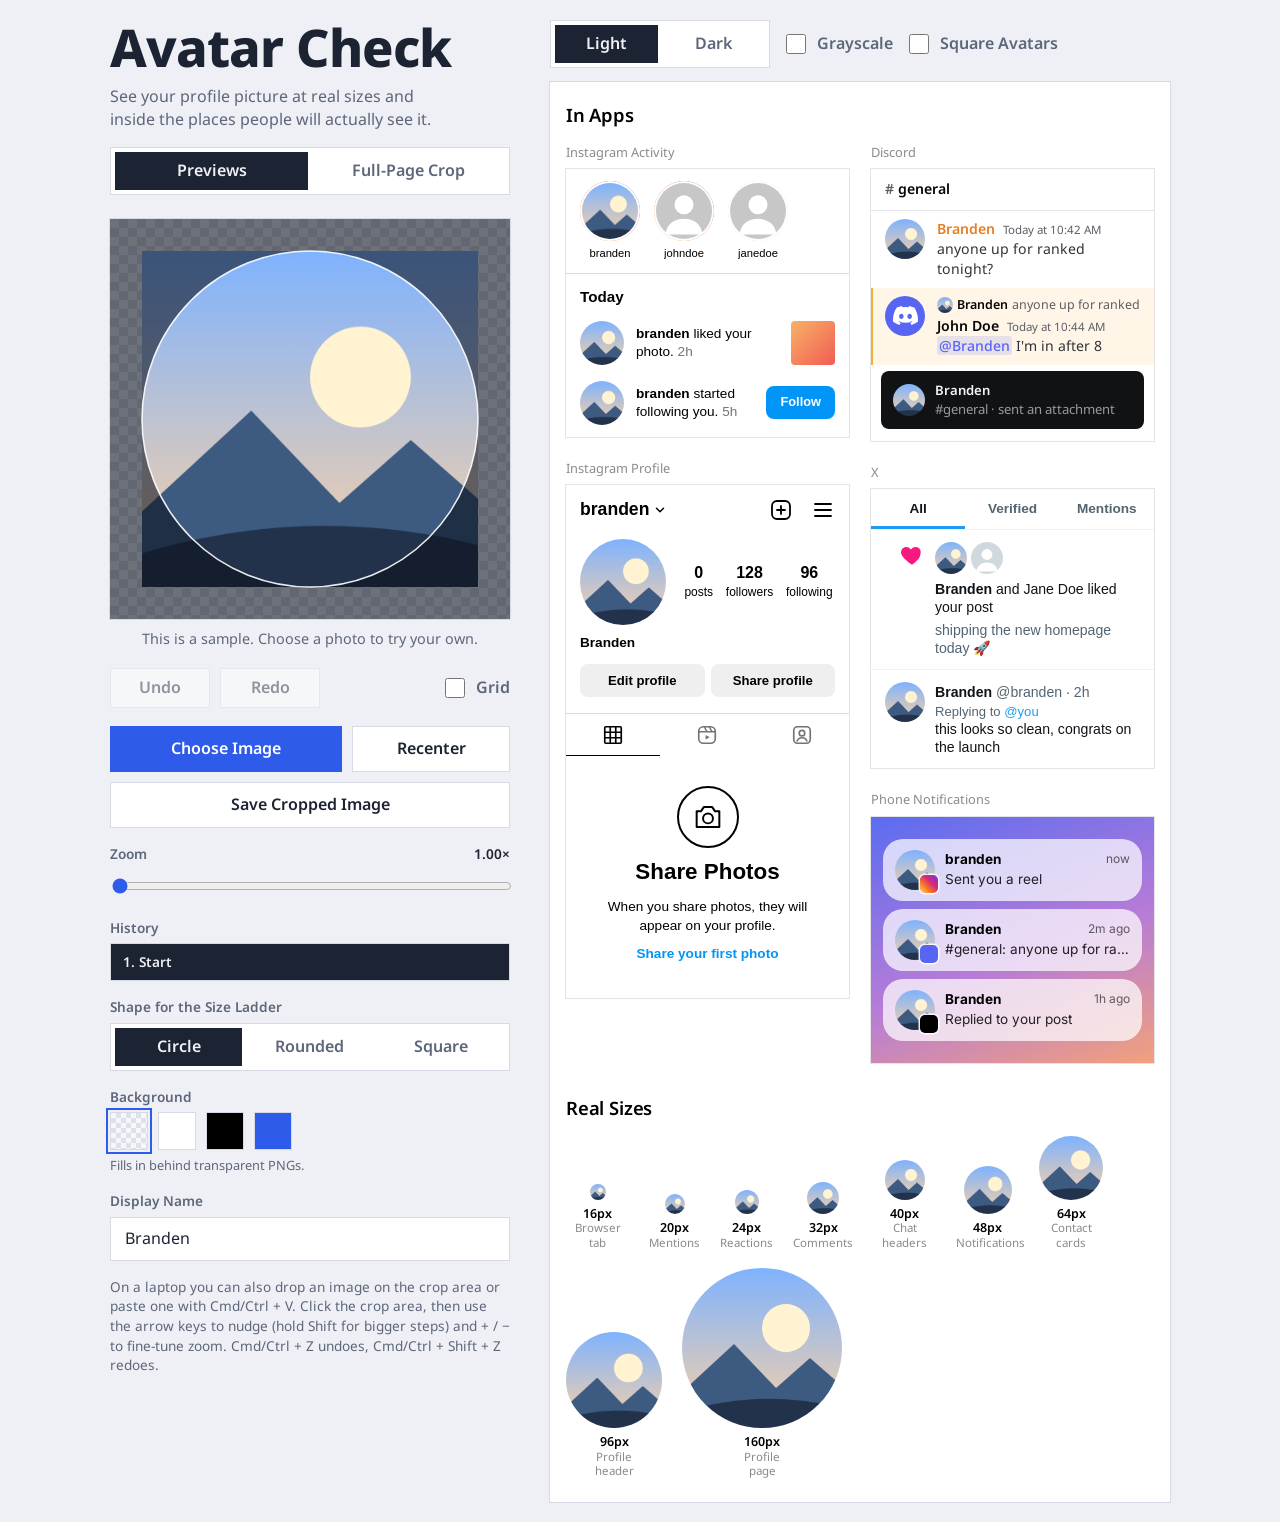
==== index.html @ e9896ae5 "Split files" ====
<!doctype html>
<html lang="en">
<head>
<meta charset="utf-8">
<meta name="viewport" content="width=device-width, initial-scale=1, viewport-fit=cover">
<title>Avatar Check</title>
<link rel="preconnect" href="https://fonts.googleapis.com">
<link rel="preconnect" href="https://fonts.gstatic.com" crossorigin>
<link href="https://fonts.googleapis.com/css2?family=Inter:wght@400;500;600;700&family=Noto+Sans:wght@400;500;600;700;800&display=swap" rel="stylesheet">
<link rel="stylesheet" href="styles.css">
</head>
<body>
<main class="layout">
  <header class="top">
    <h1>Avatar Check</h1>
    <p>See your profile picture at real sizes and inside the places people will actually see it.</p>
    <div class="seg view" id="view" role="group" aria-label="View">
      <button type="button" data-v="preview">Previews</button>
      <button type="button" data-v="crop">Full-Page Crop</button>
    </div>
  </header>

  <section class="editor-col" aria-label="Crop your image">
    <div class="editor-wrap" id="drop">
      <canvas id="editor" tabindex="0" aria-label="Crop area. Drag to reposition, pinch or scroll to zoom."></canvas>
    </div>
    <p class="hint" id="hint">This is a sample. Choose a photo to try your own.</p>
    <p class="err" id="err" hidden></p>

    <div class="controls">
      <div class="edit-bar">
        <button class="btn" id="undo" type="button" disabled>Undo</button>
        <button class="btn" id="redo" type="button" disabled>Redo</button>
        <label class="check"><input type="checkbox" id="grid"> Grid</label>
      </div>

      <div class="btns">
        <label class="btn primary">Choose Image<input type="file" id="file" accept="image/*" hidden></label>
        <button class="btn" id="reset" type="button">Recenter</button>
      </div>
      <button class="btn" id="save" type="button">Save Cropped Image</button>

      <label class="field"><span>Zoom <output id="zoomVal">1.00×</output></span>
        <input type="range" id="zoom" min="1" max="6" step="0.01" value="1">
      </label>

      <div class="field"><span>History</span>
        <ol class="hist" id="hist" aria-label="Crop history"></ol>
      </div>

      <div class="field"><span>Shape for the Size Ladder</span>
        <div class="seg" id="shape" role="group" aria-label="Shape">
          <button type="button" data-v="circle">Circle</button>
          <button type="button" data-v="rounded">Rounded</button>
          <button type="button" data-v="square">Square</button>
        </div>
      </div>

      <div class="field"><span>Background</span>
        <div class="swatches" id="fill" role="group" aria-label="Background fill">
          <button type="button" class="sw sw-none" data-v="none" aria-label="Transparent"></button>
          <button type="button" class="sw" data-v="#FFFFFF" style="background:#FFFFFF" aria-label="White"></button>
          <button type="button" class="sw" data-v="#000000" style="background:#000000" aria-label="Black"></button>
          <label class="sw sw-custom" id="customWrap" aria-label="Custom Colour"><input type="color" id="custom" value="#2F5BEA"></label>
        </div>
        <small>Fills in behind transparent PNGs.</small>
      </div>

      <label class="field"><span>Display Name</span>
        <input type="text" id="name" maxlength="40" autocomplete="name">
      </label>

      <p class="tip">On a laptop you can also drop an image on the crop area or paste one with Cmd/Ctrl + V.
        Click the crop area, then use the arrow keys to nudge (hold Shift for bigger steps) and + / − to fine-tune zoom.
        Cmd/Ctrl + Z undoes, Cmd/Ctrl + Shift + Z redoes.</p>
    </div>
  </section>

  <section class="preview-col" aria-label="Previews">
    <div class="toolbar">
      <div class="seg" id="mode" role="group" aria-label="Preview appearance">
        <button type="button" data-v="light">Light</button>
        <button type="button" data-v="dark">Dark</button>
      </div>
      <label class="check"><input type="checkbox" id="gray"> Grayscale</label>
      <label class="check"><input type="checkbox" id="square"> Square Avatars</label>
    </div>

    <div class="stage" id="stage" data-mode="light">
      <h2>In Apps</h2>
      <div class="mocks">
       <div class="mock-col">
        <div>
          <p class="mock-label">Instagram Activity</p>
          <div class="panel ig">
            <div class="ig-tray">
              <div class="ig-story"><div class="ring"><img data-av class="av r-circle" style="--s:56px" alt=""></div><span data-handle></span></div>
              <div class="ig-story"><div class="ring"><span class="def def-person def-ig" style="--s:56px" role="img" aria-label="John Doe"></span></div><span>johndoe</span></div>
              <div class="ig-story"><div class="ring seen"><span class="def def-person def-ig" style="--s:56px" role="img" aria-label="Jane Doe"></span></div><span>janedoe</span></div>
            </div>
            <p class="ig-h">Today</p>
            <div class="ig-row">
              <img data-av class="av r-circle" style="--s:44px" alt="">
              <p><b data-handle></b> liked your photo. <span class="t">2h</span></p>
              <span class="ig-thumb"></span>
            </div>
            <div class="ig-row">
              <img data-av class="av r-circle" style="--s:44px" alt="">
              <p><b data-handle></b> started following you. <span class="t">5h</span></p>
              <span class="ig-btn">Follow</span>
            </div>
          </div>
        </div>

        <div>
          <p class="mock-label">Instagram Profile</p>
          <div class="panel ig">
            <div class="igp-bar">
              <b><span data-handle></span> <svg class="ic" style="--s:14px" viewBox="0 0 24 24" aria-hidden="true"><path d="M6 9l6 6 6-6" fill="none" stroke="currentColor" stroke-width="2.5" stroke-linecap="round" stroke-linejoin="round"/></svg></b>
              <svg class="ic" style="--s:24px" viewBox="0 0 24 24" aria-hidden="true"><rect x="3" y="3" width="18" height="18" rx="5" fill="none" stroke="currentColor" stroke-width="1.8"/><path d="M12 8v8M8 12h8" stroke="currentColor" stroke-width="1.8" stroke-linecap="round"/></svg>
              <svg class="ic" style="--s:24px" viewBox="0 0 24 24" aria-hidden="true"><path d="M4 6h16M4 12h16M4 18h16" stroke="currentColor" stroke-width="1.8" stroke-linecap="round"/></svg>
            </div>
            <div class="igp-head">
              <img data-av class="av r-circle" style="--s:86px" alt="">
              <div class="igp-stats">
                <div><b>0</b><span>posts</span></div>
                <div><b>128</b><span>followers</span></div>
                <div><b>96</b><span>following</span></div>
              </div>
            </div>
            <div class="igp-bio"><b data-name></b></div>
            <div class="igp-btns"><span>Edit profile</span><span>Share profile</span></div>
            <div class="igp-tabs">
              <span class="on"><svg class="ic" style="--s:22px" viewBox="0 0 24 24" aria-hidden="true"><rect x="3" y="3" width="18" height="18" rx="1" fill="none" stroke="currentColor" stroke-width="1.8"/><path d="M9 3v18M15 3v18M3 9h18M3 15h18" stroke="currentColor" stroke-width="1.8"/></svg></span>
              <span><svg class="ic" style="--s:22px" viewBox="0 0 24 24" aria-hidden="true"><rect x="3" y="3" width="18" height="18" rx="5" fill="none" stroke="currentColor" stroke-width="1.8"/><path d="M3 8.5h18M9 3l3 5.5M14.5 3l3 5.5" fill="none" stroke="currentColor" stroke-width="1.6"/><path d="M10.5 12v5l4.5-2.5z" fill="currentColor"/></svg></span>
              <span><svg class="ic" style="--s:22px" viewBox="0 0 24 24" aria-hidden="true"><rect x="3" y="3" width="18" height="18" rx="4" fill="none" stroke="currentColor" stroke-width="1.8"/><circle cx="12" cy="10" r="3" fill="none" stroke="currentColor" stroke-width="1.8"/><path d="M6.5 19c1-3 3-4 5.5-4s4.5 1 5.5 4" fill="none" stroke="currentColor" stroke-width="1.8"/></svg></span>
            </div>
            <div class="igp-empty">
              <span class="igp-cam"><svg class="ic" style="--s:34px" viewBox="0 0 24 24" aria-hidden="true"><path d="M4 8h3l2-3h6l2 3h3v11H4z" fill="none" stroke="currentColor" stroke-width="1.4" stroke-linejoin="round"/><circle cx="12" cy="13" r="3.5" fill="none" stroke="currentColor" stroke-width="1.4"/></svg></span>
              <b>Share Photos</b>
              <p>When you share photos, they will appear on your profile.</p>
              <span class="igp-link">Share your first photo</span>
            </div>
          </div>
        </div>
       </div>

       <div class="mock-col">
        <div>
          <p class="mock-label">Discord</p>
          <div class="panel dc">
            <div class="dc-ch"><span>#</span>general</div>
            <div class="dc-msg">
              <img data-av class="av r-circle" style="--s:40px" alt="">
              <div class="dc-body">
                <div class="dc-top"><b class="c" data-name></b><span>Today at 10:42 AM</span></div>
                <div>anyone up for ranked tonight?</div>
              </div>
            </div>
            <div class="dc-msg hl">
              <span class="def def-dc" style="--s:40px" role="img" aria-label="John Doe"></span>
              <div class="dc-body">
                <div class="dc-reply"><img data-av class="av r-circle" style="--s:16px" alt=""><b data-name></b> anyone up for ranked tonight?</div>
                <div class="dc-top"><b>John Doe</b><span>Today at 10:44 AM</span></div>
                <div><span class="dc-at">@<span data-name></span></span> I'm in after 8</div>
              </div>
            </div>
            <div class="dc-toast">
              <img data-av class="av r-circle" style="--s:32px" alt="">
              <div><b data-name></b><span>#general · sent an attachment</span></div>
            </div>
          </div>
        </div>

        <div>
          <p class="mock-label">X</p>
          <div class="panel xn">
            <div class="x-tabs"><span>All</span><span>Verified</span><span>Mentions</span></div>
            <div class="x-row">
              <div class="x-gut"><svg class="ic" style="--s:26px" viewBox="0 0 24 24" aria-hidden="true"><path fill="#F91880" d="M12 21s-7.5-4.6-9.6-9.2C.9 8.4 2.9 4.5 6.6 4.5c2.1 0 3.6 1.1 4.4 2.5.8-1.4 2.3-2.5 4.4-2.5 3.7 0 5.7 3.9 4.2 7.3C19.5 16.4 12 21 12 21z"/></svg></div>
              <div class="x-body">
                <div class="x-avs"><img data-av class="av r-circle" style="--s:32px" alt=""><span class="def def-person def-x" style="--s:32px" role="img" aria-label="Jane Doe"></span></div>
                <p><b data-name></b> and Jane Doe liked your post</p>
                <p class="x-q">shipping the new homepage today 🚀</p>
              </div>
            </div>
            <div class="x-row">
              <img data-av class="av r-circle" style="--s:40px" alt="">
              <div class="x-body">
                <div class="x-top"><b data-name></b><span>@<span data-handle></span> · 2h</span></div>
                <p class="x-to">Replying to <i>@you</i></p>
                <p>this looks so clean, congrats on the launch</p>
              </div>
            </div>
          </div>
        </div>

        <div>
          <p class="mock-label">Phone Notifications</p>
          <div class="panel wall">
            <div class="notif">
              <span class="badged"><img data-av class="av r-circle" style="--s:40px" alt=""><span class="app ig-app"></span></span>
              <div class="n-body">
                <div class="n-top"><strong data-handle></strong><span>now</span></div>
                <div class="n-text">Sent you a reel</div>
              </div>
            </div>
            <div class="notif">
              <span class="badged"><img data-av class="av r-circle" style="--s:40px" alt=""><span class="app dc-app"></span></span>
              <div class="n-body">
                <div class="n-top"><strong data-name></strong><span>2m ago</span></div>
                <div class="n-text">#general: anyone up for ranked tonight?</div>
              </div>
            </div>
            <div class="notif">
              <span class="badged"><img data-av class="av r-circle" style="--s:40px" alt=""><span class="app x-app"></span></span>
              <div class="n-body">
                <div class="n-top"><strong data-name></strong><span>1h ago</span></div>
                <div class="n-text">Replied to your post</div>
              </div>
            </div>
          </div>
        </div>
       </div>
      </div>

      <h2>Real Sizes</h2>
      <div class="ladder" id="ladder" data-shape="circle"></div>
    </div>
  </section>
</main>

<dialog class="viewer" id="viewer" aria-label="Profile picture">
  <button class="viewer-close" id="viewerClose" type="button">Close</button>
  <img data-av alt="Your profile picture, enlarged">
  <div class="viewer-cap"><b data-name></b><span id="viewerSize"></span></div>
</dialog>

<script src="app.js"></script>
</body>
</html>
---- styles.css ----
:root{
  --bg:#EEF0F5;--surface:#FFFFFF;--ink:#1C2333;--muted:#5D667A;--line:#D5DAE4;
  --accent:#2F5BEA;--accent-ink:#FFFFFF;--check-a:#DDE1EA;--check-b:#F6F7FA;--err:#B42318;
  box-sizing:border-box;
  padding-top:env(safe-area-inset-top,0px);padding-bottom:env(safe-area-inset-bottom,0px);
  color-scheme:light;
}
@media (prefers-color-scheme:dark){
  :root:not([data-theme="light"]){
    --bg:#13161D;--surface:#1D212B;--ink:#E7EAF1;--muted:#99A1B3;--line:#2E3442;
    --accent:#7C9BFF;--accent-ink:#0F1730;--check-a:#262B36;--check-b:#1B1F28;--err:#FF8A7A;color-scheme:dark;
  }
}
:root[data-theme="dark"]{
  --bg:#13161D;--surface:#1D212B;--ink:#E7EAF1;--muted:#99A1B3;--line:#2E3442;
  --accent:#7C9BFF;--accent-ink:#0F1730;--check-a:#262B36;--check-b:#1B1F28;--err:#FF8A7A;color-scheme:dark;
}
html{scroll-padding-top:env(safe-area-inset-top,0px)}
*,*::before,*::after{box-sizing:inherit}
body{margin:0;background:var(--bg);color:var(--ink);
  font-family:"Noto Sans",ui-sans-serif,system-ui,-apple-system,"Segoe UI",Roboto,sans-serif;
  font-size:16px;line-height:1.45;-webkit-font-smoothing:antialiased}
button,input{font:inherit;color:inherit}
:focus-visible{outline:2px solid var(--accent);outline-offset:2px}

.top{width:100%;max-width:400px;margin:0 auto}
.top h1{margin:0;font-size:clamp(2rem,9vw,3.25rem);font-weight:800;letter-spacing:-.02em;line-height:1.05}
.top p{margin:10px 0 0;color:var(--muted);max-width:36ch}

.layout{max-width:1100px;margin:0 auto;padding:20px;display:grid;gap:28px}
@media (min-width:900px){
  /* Title sits above the editor so the previews can start at the top of the page */
  .layout{grid-template-columns:minmax(320px,400px) 1fr;grid-template-rows:auto 1fr;gap:24px 40px;align-items:start}
  .preview-col{grid-column:2;grid-row:1 / span 2;min-width:0}
  .editor-col{position:sticky;top:calc(env(safe-area-inset-top,0px) + 20px)}
}
.view{margin-top:16px}

/* Full-page crop: previews hide and the crop area takes the space they used */
.layout.focus{max-width:none}
.layout.focus .preview-col,.layout.focus .top p{display:none}
.layout.focus .editor-wrap{max-width:none;width:min(100%, calc(100dvh - 190px));min-width:280px}
@media (min-width:900px){
  .layout.focus{grid-template-columns:minmax(0,1fr) 360px;grid-template-rows:auto auto auto 1fr}
  .layout.focus .top{grid-column:1 / -1;max-width:none;display:flex;align-items:center;gap:24px}
  .layout.focus .top h1{font-size:2rem}
  .layout.focus .view{margin:0;flex:0 1 340px}
  .layout.focus .editor-col{display:contents}
  .layout.focus .editor-wrap{grid-column:1;grid-row:2}
  .layout.focus .hint{grid-column:1;grid-row:3}
  .layout.focus .err{grid-column:1;grid-row:4}
  .layout.focus .controls{grid-column:2;grid-row:2 / span 3;margin:0;max-width:none;
    position:sticky;top:calc(env(safe-area-inset-top,0px) + 20px)}
}

.editor-wrap{width:100%;max-width:400px;margin:0 auto;aspect-ratio:1;overflow:hidden;
  background:repeating-conic-gradient(var(--check-a) 0 25%,var(--check-b) 0 50%) 0 0/18px 18px;
  box-shadow:0 0 0 1px var(--line)}
.editor-wrap.dragging{box-shadow:0 0 0 3px var(--accent)}
#editor{width:100%;height:100%;display:block;touch-action:none;cursor:grab}
#editor:active{cursor:grabbing}
#editor:focus-visible{outline:3px solid var(--accent);outline-offset:-3px}
.hint{margin:10px 0 0;text-align:center;color:var(--muted);font-size:.9rem}
.err{margin:8px 0 0;text-align:center;color:var(--err);font-size:.9rem;font-weight:600}

.controls{max-width:400px;margin:16px auto 0;display:grid;gap:16px}
.btns{display:flex;gap:10px}
.btn{flex:1;display:inline-flex;align-items:center;justify-content:center;min-height:46px;padding:0 16px;
  border:1px solid var(--line);background:var(--surface);font-weight:600;cursor:pointer}
.btns+.btn{width:100%;margin-top:-6px}
.seg button:disabled{opacity:.45;cursor:not-allowed}
.btn.primary{background:var(--accent);color:var(--accent-ink);border-color:transparent;flex:1.6}
.btn:has(input:focus-visible){outline:2px solid var(--accent);outline-offset:2px}
.field{display:grid;gap:6px}
.field>span{font-size:.85rem;font-weight:600;color:var(--muted);display:flex;justify-content:space-between;gap:8px}
.field output{color:var(--ink);font-variant-numeric:tabular-nums}
.edit-bar{display:flex;gap:10px;align-items:center}
.edit-bar .btn{flex:0 1 100px;min-height:40px}
.edit-bar .check{margin-left:auto}
.btn:disabled{opacity:.45;cursor:not-allowed}
.hist{position:relative;list-style:none;margin:0;padding:0;max-height:168px;overflow:auto;
  border:1px solid var(--line);background:var(--surface)}
.hist li+li{border-top:1px solid var(--line)}
.hist button{width:100%;display:block;padding:8px 12px;border:0;background:none;text-align:left;cursor:pointer;font-size:.85rem}
.hist button[aria-current="step"]{background:var(--ink);color:var(--bg);font-weight:600}
.hist .future button{color:var(--muted);text-decoration:line-through;text-decoration-color:var(--line)}
.field small{color:var(--muted);font-size:.8rem}
input[type=range]{width:100%;accent-color:var(--accent);height:28px}
input[type=text]{width:100%;min-height:44px;padding:0 14px;border:1px solid var(--line);background:var(--surface)}
.seg{display:flex;padding:4px;gap:4px;background:var(--surface);border:1px solid var(--line)}
.seg button{flex:1;min-height:38px;border:0;background:transparent;font-weight:600;cursor:pointer;color:var(--muted)}
.seg button[aria-pressed="true"]{background:var(--ink);color:var(--bg)}
.swatches{display:flex;gap:10px;align-items:center}
.sw{width:38px;height:38px;border:1px solid var(--line);cursor:pointer;padding:0;position:relative;flex:none}
.sw[aria-pressed="true"]{box-shadow:0 0 0 2px var(--bg),0 0 0 4px var(--accent)}
.sw-none{background:repeating-conic-gradient(var(--check-a) 0 25%,var(--check-b) 0 50%) 0 0/10px 10px}
.sw-custom{overflow:hidden}
.sw-custom input{position:absolute;inset:-8px;width:calc(100% + 16px);height:calc(100% + 16px);border:0;padding:0;cursor:pointer;background:none}
.tip{margin:0;color:var(--muted);font-size:.85rem}

.toolbar{display:flex;gap:12px;align-items:center;flex-wrap:wrap;margin-bottom:14px}
.toolbar .seg{flex:0 1 220px}
.check{display:inline-flex;gap:8px;align-items:center;font-weight:600;color:var(--muted);cursor:pointer;min-height:44px}
.check input{width:20px;height:20px;accent-color:var(--accent)}

/* Preview stage: simulates the app surface, independent of page theme */
.stage{--p-bg:#FFFFFF;--p-ink:#000;--p-sub:#8A8A8F;--p-in:#E9E9EB;--p-out:#1F7AF2;--p-card:#F2F2F7;--p-line:#E4E4E8;
  background:var(--p-bg);color:var(--p-ink);padding:20px 16px 24px;
  box-shadow:0 0 0 1px var(--line)}
.stage[data-mode="dark"]{--p-bg:#000;--p-ink:#FFF;--p-sub:#8D8D93;--p-in:#26262A;--p-card:#1C1C1E;--p-line:#2C2C2E}
.stage h2{font-size:1.15rem;font-weight:600;
  letter-spacing:-.01em;margin:0 0 14px;color:var(--p-ink)}
.stage h2:not(:first-child){margin-top:32px}
.stage.gray img[data-av],.viewer.gray img{filter:grayscale(1)}
.stage img[data-av]{cursor:zoom-in}
.stage img[data-av]:focus-visible{outline:2px solid var(--accent);outline-offset:2px}

/* Full-screen avatar viewer */
.viewer{border:0;padding:0;margin:0;width:100vw;height:100dvh;max-width:none;max-height:none;
  background:rgba(8,10,16,.88);-webkit-backdrop-filter:blur(14px);backdrop-filter:blur(14px);color:#FFF}
.viewer::backdrop{background:transparent}
.viewer[open]{display:grid;place-items:center;align-content:center;gap:18px;cursor:zoom-out;
  padding:calc(env(safe-area-inset-top,0px) + 64px) 16px calc(env(safe-area-inset-bottom,0px) + 32px)}
.viewer img{width:min(80vw,62dvh,512px);height:auto;aspect-ratio:1;object-fit:cover;display:block;
  background:#1C1C1E;box-shadow:0 20px 60px rgba(0,0,0,.5);cursor:default}
.viewer-cap{text-align:center;cursor:default}
.viewer-cap b{display:block;font-size:1.25rem}
.viewer-cap span{color:rgba(255,255,255,.65);font-size:.9rem}
.viewer-close{position:absolute;top:calc(env(safe-area-inset-top,0px) + 16px);right:16px;min-height:44px;padding:0 18px;
  border:1px solid rgba(255,255,255,.3);background:rgba(255,255,255,.1);color:#FFF;font-weight:600;cursor:pointer}
@media (prefers-reduced-motion:no-preference){
  .viewer[open] img{animation:pop .22s cubic-bezier(.2,.8,.3,1)}
  @keyframes pop{from{transform:scale(.6);opacity:0}}
}

.av{width:var(--s);height:var(--s);object-fit:cover;flex:none;display:block;background:var(--p-card)}
.r-circle{border-radius:50%}
.r-rounded{border-radius:22%}
/* Each platform's default "no photo" avatar, for the other people in the previews */
.def{width:var(--s);height:var(--s);border-radius:50%;flex:none;display:block;background:center/cover no-repeat}
.def-person{background-image:url("data:image/svg+xml,%3Csvg xmlns='http://www.w3.org/2000/svg' viewBox='0 0 100 100'%3E%3Ccircle cx='50' cy='39' r='17' fill='white'/%3E%3Cpath d='M17 92c2-19 16-28 33-28s31 9 33 28z' fill='white'/%3E%3C/svg%3E")}
.def-ig{background-color:#C7C7C7}
.def-x{background-color:#CFD9DE}
.def-dc{background-color:#5865F2;background-size:62%;
  background-image:url("data:image/svg+xml,%3Csvg xmlns='http://www.w3.org/2000/svg' viewBox='0 0 100 76'%3E%3Cpath fill='white' fill-rule='evenodd' d='M84.7 6.4A82 82 0 0 0 64.3 0c-.9 1.6-1.9 3.7-2.6 5.4a76 76 0 0 0-23.4 0C37.6 3.7 36.5 1.6 35.6 0A82 82 0 0 0 15.2 6.4C2.3 25.7-1.2 44.5.5 63a83 83 0 0 0 25 12.7c2-2.8 3.8-5.7 5.4-8.8-3-1.1-5.8-2.5-8.5-4.1l2.1-1.7a58.6 58.6 0 0 0 51 0l2.1 1.7c-2.7 1.6-5.5 3-8.5 4.1 1.6 3.1 3.4 6 5.4 8.8a83 83 0 0 0 25-12.7c2-21.5-3.4-40.1-14.5-56.6zM33.4 51.6c-4.9 0-9-4.5-9-10.1s4-10.1 9-10.1 9.1 4.6 9 10.1c0 5.6-4 10.1-9 10.1zm33.2 0c-4.9 0-9-4.5-9-10.1s4-10.1 9-10.1 9.1 4.6 9 10.1c0 5.6-4 10.1-9 10.1z'/%3E%3C/svg%3E")}

.ladder{display:flex;flex-wrap:wrap;align-items:flex-end;gap:18px 20px}
.ladder figure{margin:0;display:grid;justify-items:center;gap:6px}
.ladder figcaption{text-align:center;font-size:.72rem;line-height:1.25;color:var(--p-sub);max-width:9ch}
.ladder figcaption b{display:block;color:var(--p-ink);font-weight:600;font-size:.78rem}
.ladder[data-shape="circle"] .av{border-radius:50%}
.ladder[data-shape="rounded"] .av{border-radius:22%}
.ladder[data-shape="square"] .av{border-radius:0}
.stage.square .av,.stage.square .def{border-radius:0 !important}

.mocks{display:grid;gap:22px}
@media (min-width:640px){.mocks{grid-template-columns:minmax(0,1fr) minmax(0,1fr);align-items:start}}
.mock-col{display:grid;grid-template-columns:minmax(0,1fr);gap:22px}
.mock-label{margin:0 0 8px;font-size:.8rem;color:var(--p-sub)}
.panel{box-shadow:0 0 0 1px var(--p-line);overflow:hidden}
.ic{width:var(--s);height:var(--s);flex:none;display:block}

/* Instagram */
.ig{--i-bg:#FFF;--i-ink:#000;--i-sub:#737373;--i-line:#DBDBDB;--i-blue:#0095F6;--i-btn:#EFEFEF;background:var(--i-bg);color:var(--i-ink);font-size:.85rem;
  font-family:-apple-system,BlinkMacSystemFont,"Segoe UI",Roboto,Helvetica,Arial,sans-serif}
.stage[data-mode="dark"] .ig{--i-bg:#000;--i-ink:#F5F5F5;--i-sub:#A8A8A8;--i-line:#262626;--i-btn:#363636}
.ig-tray{display:flex;gap:14px;padding:12px 14px;border-bottom:1px solid var(--i-line);overflow:hidden}
.ig-story{display:grid;justify-items:center;gap:4px;font-size:.7rem;color:var(--i-ink);max-width:64px}
.ig-story>span{max-width:100%;overflow:hidden;text-overflow:ellipsis;white-space:nowrap}
.ring{padding:2px;border-radius:50%;background:linear-gradient(45deg,#FEDA75,#FA7E1E 30%,#D62976 60%,#962FBF 85%,#4F5BD5)}
.ring>*{box-shadow:0 0 0 2px var(--i-bg)}
.ring.seen{background:var(--i-line)}
.stage.square .ring{border-radius:0}
.ig-h{margin:0;padding:12px 14px 4px;font-weight:700;font-size:.95rem}
.ig-row{display:flex;gap:12px;align-items:center;padding:8px 14px}
.ig-row:last-child{padding-bottom:12px}
.ig-row p{margin:0;flex:1;min-width:0;line-height:1.3}
.ig-row .t{color:var(--i-sub)}
.ig-thumb{width:44px;height:44px;border-radius:4px;flex:none;background:linear-gradient(135deg,#F7B267,#F25C54)}
.igp-bar{display:flex;align-items:center;gap:18px;padding:12px 14px 6px}
.igp-bar b{flex:1;display:flex;align-items:center;gap:4px;font-size:1.1rem;font-weight:700}
.igp-head{display:flex;align-items:center;gap:16px;padding:10px 14px 8px}
.igp-stats{flex:1;display:flex;justify-content:space-around;gap:8px;text-align:center}
.igp-stats b{display:block;font-size:1rem;font-weight:700}
.igp-stats span{display:block;font-size:.75rem}
.igp-bio{padding:0 14px;font-size:.85rem}
.igp-btns{display:flex;gap:6px;padding:12px 14px}
.igp-btns span{flex:1;text-align:center;padding:7px 0;border-radius:8px;background:var(--i-btn);font-weight:600;font-size:.82rem}
.igp-tabs{display:flex;border-top:1px solid var(--i-line);margin-top:4px}
.igp-tabs span{flex:1;display:flex;justify-content:center;padding:10px 0;color:var(--i-sub)}
.igp-tabs span.on{color:var(--i-ink);box-shadow:inset 0 -1px var(--i-ink)}
.igp-empty{display:grid;justify-items:center;text-align:center;gap:8px;padding:30px 24px 34px}
.igp-cam{width:62px;height:62px;border-radius:50%;border:2px solid var(--i-ink);display:grid;place-items:center}
.igp-empty b{font-size:1.4rem;font-weight:800}
.igp-empty p{margin:0;font-size:.85rem;color:var(--i-ink)}
.igp-link{color:var(--i-blue);font-weight:600;font-size:.85rem}
.ig-btn{border-radius:8px;background:var(--i-blue);color:#FFF;font-weight:600;font-size:.8rem;padding:7px 14px;flex:none}

/* Discord */
.dc{--d-bg:#FFF;--d-ink:#313338;--d-sub:#5C5E66;--d-head:#060607;--d-line:#E3E5E8;--d-hl:rgba(250,168,26,.1);
  background:var(--d-bg);color:var(--d-ink);font-size:.88rem;
  font-family:"gg sans","Noto Sans","Helvetica Neue",Helvetica,Arial,sans-serif}
.stage[data-mode="dark"] .dc{--d-bg:#313338;--d-ink:#DBDEE1;--d-sub:#949BA4;--d-head:#F2F3F5;--d-line:#3F4147;--d-hl:rgba(250,168,26,.08)}
.dc-ch{padding:10px 14px;font-weight:600;color:var(--d-head);border-bottom:1px solid var(--d-line)}
.dc-ch span{color:var(--d-sub);margin-right:4px}
.dc-msg{display:flex;gap:12px;padding:8px 14px}
.dc-msg.hl{background:var(--d-hl);box-shadow:inset 2px 0 #F0B232}
.dc-body{flex:1;min-width:0}
.dc-top{display:flex;gap:8px;align-items:baseline}
.dc-top b{color:var(--d-head);font-weight:600}
.dc-top b.c{color:#E67E22}
.dc-top span{color:var(--d-sub);font-size:.72rem}
.dc-reply{display:flex;gap:4px;align-items:center;font-size:.78rem;color:var(--d-sub);margin-bottom:2px;white-space:nowrap;overflow:hidden}
.dc-reply b{color:var(--d-head);font-weight:600;flex:none}
.dc-at{color:#5865F2;background:rgba(88,101,242,.15);border-radius:3px;padding:0 2px;font-weight:500}
.dc-toast{display:flex;gap:10px;align-items:center;margin:6px 10px 12px;padding:10px 12px;border-radius:8px;background:#111214;color:#DBDEE1;font-size:.82rem}
.dc-toast b{color:#F2F3F5;display:block;font-weight:600}
.dc-toast span{color:#949BA4}

/* X */
.xn{--x-bg:#FFF;--x-ink:#0F1419;--x-sub:#536471;--x-line:#EFF3F4;background:var(--x-bg);color:var(--x-ink);font-size:.88rem;
  font-family:TwitterChirp,Chirp,-apple-system,BlinkMacSystemFont,"Segoe UI",Roboto,Helvetica,Arial,sans-serif}
.stage[data-mode="dark"] .xn{--x-bg:#000;--x-ink:#E7E9EA;--x-sub:#71767B;--x-line:#2F3336}
.x-tabs{display:flex;border-bottom:1px solid var(--x-line);font-weight:600;font-size:.85rem}
.x-tabs span{flex:1;text-align:center;padding:10px 0;color:var(--x-sub)}
.x-tabs span:first-child{color:var(--x-ink);box-shadow:inset 0 -3px #1D9BF0}
.x-row{display:flex;gap:10px;padding:12px 14px;border-bottom:1px solid var(--x-line)}
.x-row:last-child{border-bottom:0}
.x-gut{width:40px;flex:none;display:flex;justify-content:flex-end}
.x-body{flex:1;min-width:0}
.x-avs{display:flex;gap:4px;margin-bottom:6px}
.x-body p{margin:0;line-height:1.3}
.x-body p.x-q{color:var(--x-sub);margin-top:4px}
.x-top{display:flex;gap:4px;white-space:nowrap;overflow:hidden}
.x-top span{color:var(--x-sub);overflow:hidden;text-overflow:ellipsis}
.x-body p.x-to{color:var(--x-sub);font-size:.82rem}
.x-to i{font-style:normal;color:#1D9BF0}

/* Phone push */
.wall{padding:22px 12px;background:linear-gradient(160deg,#5B6CF0,#B57BD8 55%,#F2A07B);
  font-family:-apple-system,"SF Pro Text",BlinkMacSystemFont,Inter,sans-serif}
.stage[data-mode="dark"] .wall{background:linear-gradient(160deg,#1C2350,#4A2D63 55%,#6B3A2E)}
.notif{display:flex;gap:10px;align-items:center;padding:11px 12px;border-radius:20px;
  background:rgba(255,255,255,.72);color:#000;-webkit-backdrop-filter:blur(20px);backdrop-filter:blur(20px)}
.notif+.notif{margin-top:8px}
.stage[data-mode="dark"] .notif{background:rgba(30,30,32,.72);color:#fff}
.badged{position:relative;flex:none}
.badged .app{position:absolute;right:-3px;bottom:-3px;width:18px;height:18px;border-radius:5px;box-shadow:0 0 0 1.5px rgba(255,255,255,.9)}
.app.ig-app{background:linear-gradient(45deg,#FEDA75,#FA7E1E 30%,#D62976 60%,#962FBF 85%,#4F5BD5)}
.app.dc-app{background:#5865F2}
.app.x-app{background:#000}
.n-body{flex:1;min-width:0}
.n-top{display:flex;justify-content:space-between;gap:8px;font-size:.85rem}
.n-top span{opacity:.6;font-size:.75rem}
.n-text{font-size:.85rem;opacity:.85;white-space:nowrap;overflow:hidden;text-overflow:ellipsis}
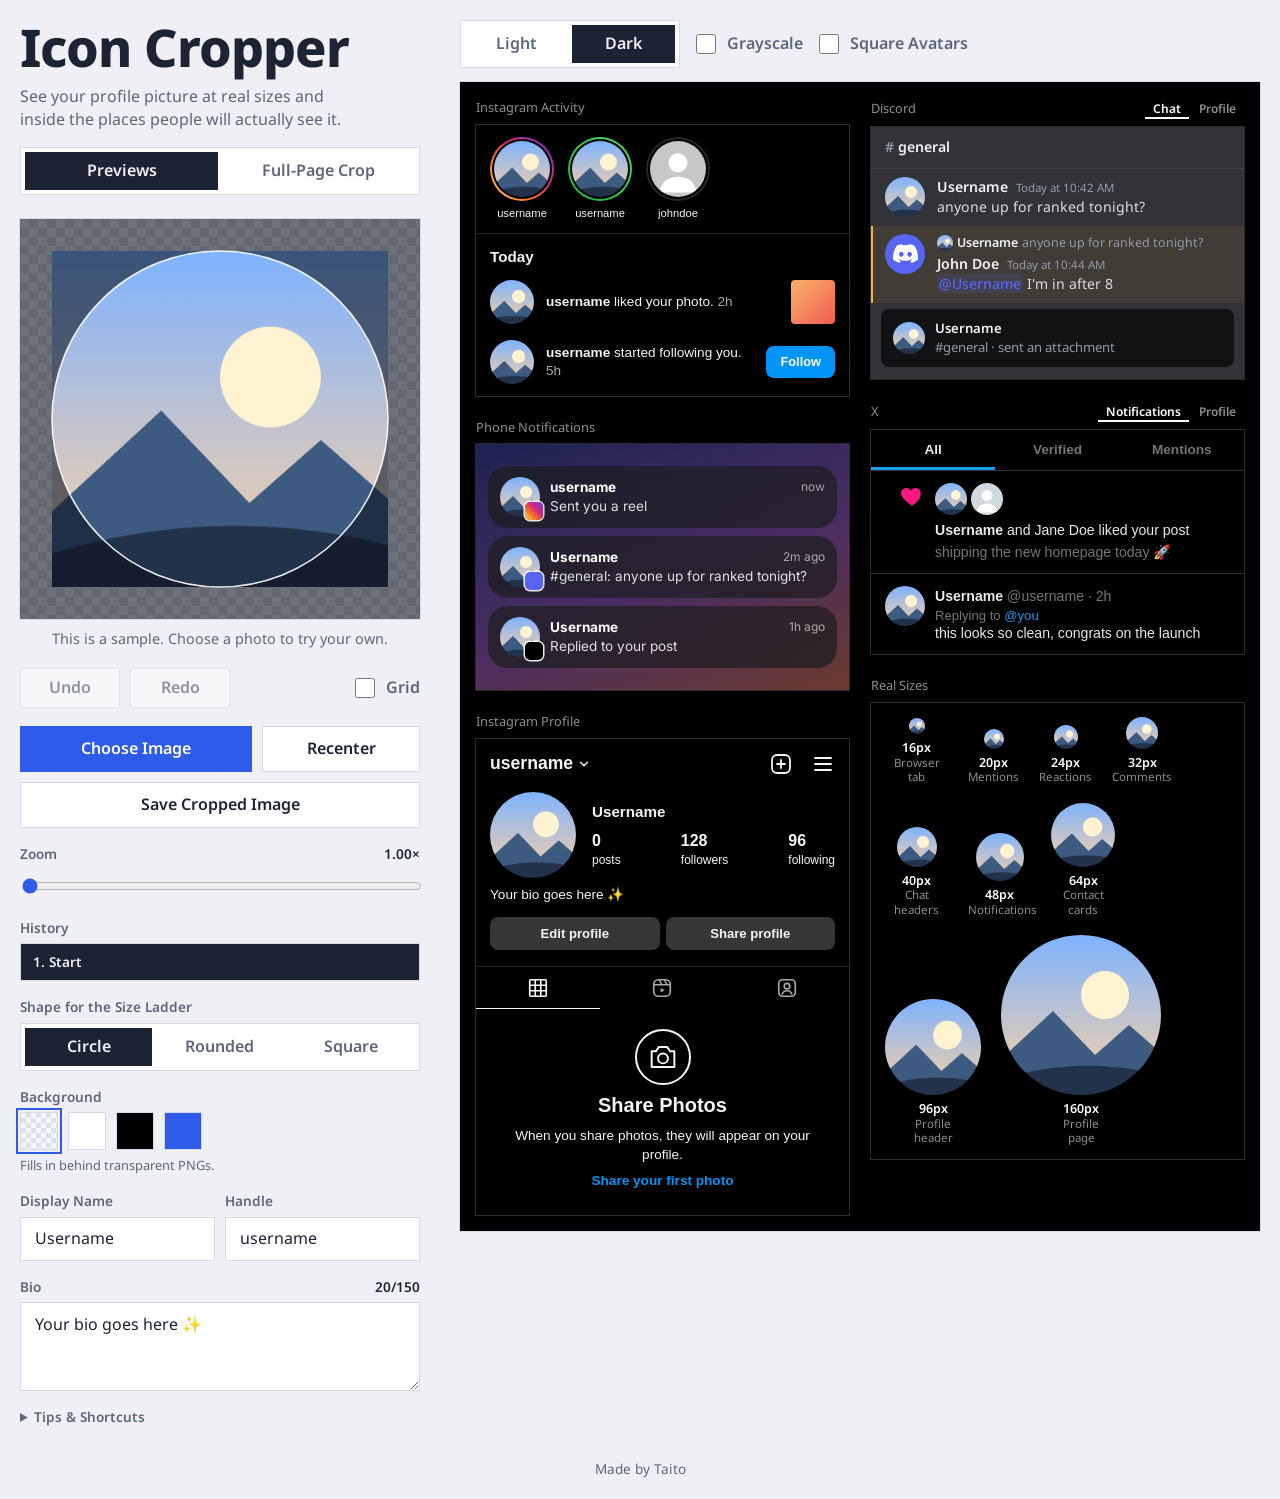
==== commit 329b76cf: "QoL changes that might make things prettier" ====
--- a/index.html
+++ b/index.html
@@ -3,7 +3,8 @@
 <head>
 <meta charset="utf-8">
 <meta name="viewport" content="width=device-width, initial-scale=1, viewport-fit=cover">
-<title>Avatar Check</title>
+<title>Icon Cropper</title>
+<link rel="icon" href="data:image/svg+xml,<svg xmlns='http://www.w3.org/2000/svg' viewBox='0 0 100 100'><text y='.9em' font-size='90'>💮</text></svg>">
 <link rel="preconnect" href="https://fonts.googleapis.com">
 <link rel="preconnect" href="https://fonts.gstatic.com" crossorigin>
 <link href="https://fonts.googleapis.com/css2?family=Inter:wght@400;500;600;700&family=Noto+Sans:wght@400;500;600;700;800&display=swap" rel="stylesheet">
@@ -12,7 +13,7 @@
 <body>
 <main class="layout">
   <header class="top">
-    <h1>Avatar Check</h1>
+    <h1>Icon Cropper</h1>
     <p>See your profile picture at real sizes and inside the places people will actually see it.</p>
     <div class="seg view" id="view" role="group" aria-label="View">
       <button type="button" data-v="preview">Previews</button>
@@ -28,51 +29,69 @@
     <p class="err" id="err" hidden></p>
 
     <div class="controls">
-      <div class="edit-bar">
-        <button class="btn" id="undo" type="button" disabled>Undo</button>
-        <button class="btn" id="redo" type="button" disabled>Redo</button>
-        <label class="check"><input type="checkbox" id="grid"> Grid</label>
+      <div class="controls-main">
+        <div class="edit-bar">
+          <button class="btn" id="undo" type="button" disabled>Undo</button>
+          <button class="btn" id="redo" type="button" disabled>Redo</button>
+          <label class="check"><input type="checkbox" id="grid"> Grid</label>
+        </div>
+
+        <div class="btns">
+          <label class="btn primary">Choose Image<input type="file" id="file" accept="image/*" hidden></label>
+          <button class="btn" id="reset" type="button">Recenter</button>
+        </div>
+        <button class="btn" id="save" type="button">Save Cropped Image</button>
       </div>
 
-      <div class="btns">
-        <label class="btn primary">Choose Image<input type="file" id="file" accept="image/*" hidden></label>
-        <button class="btn" id="reset" type="button">Recenter</button>
+      <div class="controls-side">
+        <label class="field"><span>Zoom <output id="zoomVal">1.00×</output></span>
+          <input type="range" id="zoom" min="1" max="6" step="0.01" value="1">
+        </label>
+
+        <div class="field"><span>History</span>
+          <ol class="hist" id="hist" aria-label="Crop history"></ol>
+        </div>
+
+        <div class="field"><span>Shape for the Size Ladder</span>
+          <div class="seg" id="shape" role="group" aria-label="Shape">
+            <button type="button" data-v="circle">Circle</button>
+            <button type="button" data-v="rounded">Rounded</button>
+            <button type="button" data-v="square">Square</button>
+          </div>
+        </div>
+
+        <div class="field"><span>Background</span>
+          <div class="swatches" id="fill" role="group" aria-label="Background fill">
+            <button type="button" class="sw sw-none" data-v="none" aria-label="Transparent"></button>
+            <button type="button" class="sw" data-v="#FFFFFF" style="background:#FFFFFF" aria-label="White"></button>
+            <button type="button" class="sw" data-v="#000000" style="background:#000000" aria-label="Black"></button>
+            <label class="sw sw-custom" id="customWrap" aria-label="Custom Colour"><input type="color" id="custom" value="#2F5BEA"></label>
+          </div>
+          <small>Fills in behind transparent PNGs.</small>
+        </div>
+
+        <div class="pair">
+          <label class="field"><span>Display Name</span>
+            <input type="text" id="name" maxlength="40" autocomplete="name">
+          </label>
+          <label class="field"><span>Handle</span>
+            <input type="text" id="handle" maxlength="30" autocomplete="username" spellcheck="false" autocapitalize="off">
+          </label>
+        </div>
+
+        <label class="field"><span>Bio <output id="bioCount"></output></span>
+          <textarea id="bio" rows="3" maxlength="150"></textarea>
+        </label>
+
+        <details class="tip">
+          <summary>Tips &amp; Shortcuts</summary>
+          <p>Drop an image on the crop area or paste one with Cmd/Ctrl + V.
+            Click the crop area to nudge with the arrow keys (Shift for bigger steps) and fine-tune zoom with + / −.
+            Cmd/Ctrl + Z to undo, add Shift to redo.</p>
+          <p>The handle shows on Instagram, on X as @handle and as your Discord username.
+            The bio is capped at 150 characters, Instagram's limit.</p>
+        </details>
       </div>
-      <button class="btn" id="save" type="button">Save Cropped Image</button>
-
-      <label class="field"><span>Zoom <output id="zoomVal">1.00×</output></span>
-        <input type="range" id="zoom" min="1" max="6" step="0.01" value="1">
-      </label>
-
-      <div class="field"><span>History</span>
-        <ol class="hist" id="hist" aria-label="Crop history"></ol>
-      </div>
-
-      <div class="field"><span>Shape for the Size Ladder</span>
-        <div class="seg" id="shape" role="group" aria-label="Shape">
-          <button type="button" data-v="circle">Circle</button>
-          <button type="button" data-v="rounded">Rounded</button>
-          <button type="button" data-v="square">Square</button>
-        </div>
-      </div>
-
-      <div class="field"><span>Background</span>
-        <div class="swatches" id="fill" role="group" aria-label="Background fill">
-          <button type="button" class="sw sw-none" data-v="none" aria-label="Transparent"></button>
-          <button type="button" class="sw" data-v="#FFFFFF" style="background:#FFFFFF" aria-label="White"></button>
-          <button type="button" class="sw" data-v="#000000" style="background:#000000" aria-label="Black"></button>
-          <label class="sw sw-custom" id="customWrap" aria-label="Custom Colour"><input type="color" id="custom" value="#2F5BEA"></label>
-        </div>
-        <small>Fills in behind transparent PNGs.</small>
-      </div>
-
-      <label class="field"><span>Display Name</span>
-        <input type="text" id="name" maxlength="40" autocomplete="name">
-      </label>
-
-      <p class="tip">On a laptop you can also drop an image on the crop area or paste one with Cmd/Ctrl + V.
-        Click the crop area, then use the arrow keys to nudge (hold Shift for bigger steps) and + / − to fine-tune zoom.
-        Cmd/Ctrl + Z undoes, Cmd/Ctrl + Shift + Z redoes.</p>
     </div>
   </section>
 
@@ -86,17 +105,15 @@
       <label class="check"><input type="checkbox" id="square"> Square Avatars</label>
     </div>
 
-    <div class="stage" id="stage" data-mode="light">
-      <h2>In Apps</h2>
+    <div class="stage" id="stage" data-mode="dark">
       <div class="mocks">
-       <div class="mock-col">
-        <div>
+        <div class="mock">
           <p class="mock-label">Instagram Activity</p>
           <div class="panel ig">
             <div class="ig-tray">
-              <div class="ig-story"><div class="ring"><img data-av class="av r-circle" style="--s:56px" alt=""></div><span data-handle></span></div>
-              <div class="ig-story"><div class="ring"><span class="def def-person def-ig" style="--s:56px" role="img" aria-label="John Doe"></span></div><span>johndoe</span></div>
-              <div class="ig-story"><div class="ring seen"><span class="def def-person def-ig" style="--s:56px" role="img" aria-label="Jane Doe"></span></div><span>janedoe</span></div>
+              <div class="ig-story" title="Story"><div class="ring"><img data-av class="av r-circle" style="--s:56px" alt=""></div><span data-handle></span></div>
+              <div class="ig-story" title="Close Friends story"><div class="ring cf"><img data-av class="av r-circle" style="--s:56px" alt=""></div><span data-handle></span></div>
+              <div class="ig-story" title="Viewed story"><div class="ring seen"><span class="def def-person def-ig" style="--s:56px" role="img" aria-label="John Doe"></span></div><span>johndoe</span></div>
             </div>
             <p class="ig-h">Today</p>
             <div class="ig-row">
@@ -112,7 +129,34 @@
           </div>
         </div>
 
-        <div>
+        <div class="mock">
+          <p class="mock-label">Phone Notifications</p>
+          <div class="panel wall">
+            <div class="notif">
+              <span class="badged"><img data-av class="av r-circle" style="--s:40px" alt=""><span class="app ig-app"></span></span>
+              <div class="n-body">
+                <div class="n-top"><strong data-handle></strong><span>now</span></div>
+                <div class="n-text">Sent you a reel</div>
+              </div>
+            </div>
+            <div class="notif">
+              <span class="badged"><img data-av class="av r-circle" style="--s:40px" alt=""><span class="app dc-app"></span></span>
+              <div class="n-body">
+                <div class="n-top"><strong data-name></strong><span>2m ago</span></div>
+                <div class="n-text">#general: anyone up for ranked tonight?</div>
+              </div>
+            </div>
+            <div class="notif">
+              <span class="badged"><img data-av class="av r-circle" style="--s:40px" alt=""><span class="app x-app"></span></span>
+              <div class="n-body">
+                <div class="n-top"><strong data-name></strong><span>1h ago</span></div>
+                <div class="n-text">Replied to your post</div>
+              </div>
+            </div>
+          </div>
+        </div>
+
+        <div class="mock">
           <p class="mock-label">Instagram Profile</p>
           <div class="panel ig">
             <div class="igp-bar">
@@ -122,13 +166,16 @@
             </div>
             <div class="igp-head">
               <img data-av class="av r-circle" style="--s:86px" alt="">
-              <div class="igp-stats">
-                <div><b>0</b><span>posts</span></div>
-                <div><b>128</b><span>followers</span></div>
-                <div><b>96</b><span>following</span></div>
-              </div>
-            </div>
-            <div class="igp-bio"><b data-name></b></div>
+              <div class="igp-side">
+                <b class="igp-name" data-name></b>
+                <div class="igp-stats">
+                  <div><b>0</b><span>posts</span></div>
+                  <div><b>128</b><span>followers</span></div>
+                  <div><b>96</b><span>following</span></div>
+                </div>
+              </div>
+            </div>
+            <p class="igp-bio" data-bio></p>
             <div class="igp-btns"><span>Edit profile</span><span>Share profile</span></div>
             <div class="igp-tabs">
               <span class="on"><svg class="ic" style="--s:22px" viewBox="0 0 24 24" aria-hidden="true"><rect x="3" y="3" width="18" height="18" rx="1" fill="none" stroke="currentColor" stroke-width="1.8"/><path d="M9 3v18M15 3v18M3 9h18M3 15h18" stroke="currentColor" stroke-width="1.8"/></svg></span>
@@ -143,17 +190,32 @@
             </div>
           </div>
         </div>
-       </div>
-
-       <div class="mock-col">
-        <div>
-          <p class="mock-label">Discord</p>
+
+        <div class="mock">
+          <div class="mock-head">
+            <p class="mock-label">Discord</p>
+            <div class="mtabs" role="tablist" aria-label="Discord preview">
+              <button type="button" role="tab" aria-selected="true" data-tab="chat">Chat</button>
+              <button type="button" role="tab" aria-selected="false" data-tab="profile">Profile</button>
+            </div>
+          </div>
           <div class="panel dc">
+           <div data-pane="profile" hidden>
+            <div class="dcp-banner"></div>
+            <div class="dcp-av"><img data-av class="av r-circle" style="--s:80px" alt=""><span class="dcp-status" aria-label="Online"></span></div>
+            <div class="dcp-card">
+              <b class="dcp-name" data-name></b>
+              <span class="dcp-user" data-handle></span>
+              <div data-bio-wrap><h4>About Me</h4><p class="dcp-bio" data-bio></p></div>
+              <h4>Member Since</h4><p>Oct 8, 2026</p>
+            </div>
+           </div>
+           <div data-pane="chat">
             <div class="dc-ch"><span>#</span>general</div>
             <div class="dc-msg">
               <img data-av class="av r-circle" style="--s:40px" alt="">
               <div class="dc-body">
-                <div class="dc-top"><b class="c" data-name></b><span>Today at 10:42 AM</span></div>
+                <div class="dc-top"><b data-name></b><span>Today at 10:42 AM</span></div>
                 <div>anyone up for ranked tonight?</div>
               </div>
             </div>
@@ -169,12 +231,31 @@
               <img data-av class="av r-circle" style="--s:32px" alt="">
               <div><b data-name></b><span>#general · sent an attachment</span></div>
             </div>
-          </div>
-        </div>
-
-        <div>
-          <p class="mock-label">X</p>
+           </div>
+          </div>
+        </div>
+
+        <div class="mock">
+          <div class="mock-head">
+            <p class="mock-label">X</p>
+            <div class="mtabs" role="tablist" aria-label="X preview">
+              <button type="button" role="tab" aria-selected="true" data-tab="notifs">Notifications</button>
+              <button type="button" role="tab" aria-selected="false" data-tab="profile">Profile</button>
+            </div>
+          </div>
           <div class="panel xn">
+           <div data-pane="profile" hidden>
+            <div class="xp-banner"></div>
+            <div class="xp-top"><img data-av class="av r-circle xp-av" style="--s:68px" alt=""><span class="xp-edit">Edit profile</span></div>
+            <div class="xp-body">
+              <b class="xp-name" data-name></b>
+              <span class="xp-handle">@<span data-handle></span></span>
+              <p class="xp-bio" data-bio></p>
+              <p class="xp-meta">Joined October 2026</p>
+              <p class="xp-follow"><b>96</b> Following <b>128</b> Followers</p>
+            </div>
+           </div>
+           <div data-pane="notifs">
             <div class="x-tabs"><span>All</span><span>Verified</span><span>Mentions</span></div>
             <div class="x-row">
               <div class="x-gut"><svg class="ic" style="--s:26px" viewBox="0 0 24 24" aria-hidden="true"><path fill="#F91880" d="M12 21s-7.5-4.6-9.6-9.2C.9 8.4 2.9 4.5 6.6 4.5c2.1 0 3.6 1.1 4.4 2.5.8-1.4 2.3-2.5 4.4-2.5 3.7 0 5.7 3.9 4.2 7.3C19.5 16.4 12 21 12 21z"/></svg></div>
@@ -192,43 +273,22 @@
                 <p>this looks so clean, congrats on the launch</p>
               </div>
             </div>
-          </div>
-        </div>
-
-        <div>
-          <p class="mock-label">Phone Notifications</p>
-          <div class="panel wall">
-            <div class="notif">
-              <span class="badged"><img data-av class="av r-circle" style="--s:40px" alt=""><span class="app ig-app"></span></span>
-              <div class="n-body">
-                <div class="n-top"><strong data-handle></strong><span>now</span></div>
-                <div class="n-text">Sent you a reel</div>
-              </div>
-            </div>
-            <div class="notif">
-              <span class="badged"><img data-av class="av r-circle" style="--s:40px" alt=""><span class="app dc-app"></span></span>
-              <div class="n-body">
-                <div class="n-top"><strong data-name></strong><span>2m ago</span></div>
-                <div class="n-text">#general: anyone up for ranked tonight?</div>
-              </div>
-            </div>
-            <div class="notif">
-              <span class="badged"><img data-av class="av r-circle" style="--s:40px" alt=""><span class="app x-app"></span></span>
-              <div class="n-body">
-                <div class="n-top"><strong data-name></strong><span>1h ago</span></div>
-                <div class="n-text">Replied to your post</div>
-              </div>
-            </div>
-          </div>
-        </div>
-       </div>
+           </div>
+          </div>
+        </div>
+
+        <div class="mock">
+          <p class="mock-label">Real Sizes</p>
+          <div class="panel sizes">
+            <div class="ladder" id="ladder" data-shape="circle"></div>
+          </div>
+        </div>
       </div>
-
-      <h2>Real Sizes</h2>
-      <div class="ladder" id="ladder" data-shape="circle"></div>
     </div>
   </section>
 </main>
+
+<footer class="foot">Made by Taito</footer>
 
 <dialog class="viewer" id="viewer" aria-label="Profile picture">
   <button class="viewer-close" id="viewerClose" type="button">Close</button>
--- a/styles.css
+++ b/styles.css
@@ -19,15 +19,18 @@
 *,*::before,*::after{box-sizing:inherit}
 body{margin:0;background:var(--bg);color:var(--ink);
   font-family:"Noto Sans",ui-sans-serif,system-ui,-apple-system,"Segoe UI",Roboto,sans-serif;
-  font-size:16px;line-height:1.45;-webkit-font-smoothing:antialiased}
-button,input{font:inherit;color:inherit}
+  font-size:16px;line-height:1.45;-webkit-font-smoothing:antialiased;
+  min-height:100dvh;display:flex;flex-direction:column}
+body>main{flex:1;width:100%}
+.foot{padding:4px 20px 20px;text-align:center;color:var(--muted);font-size:.85rem}
+button,input,textarea{font:inherit;color:inherit}
 :focus-visible{outline:2px solid var(--accent);outline-offset:2px}
 
 .top{width:100%;max-width:400px;margin:0 auto}
 .top h1{margin:0;font-size:clamp(2rem,9vw,3.25rem);font-weight:800;letter-spacing:-.02em;line-height:1.05}
 .top p{margin:10px 0 0;color:var(--muted);max-width:36ch}
 
-.layout{max-width:1100px;margin:0 auto;padding:20px;display:grid;gap:28px}
+.layout{max-width:2000px;margin:0 auto;padding:20px;display:grid;gap:28px}
 @media (min-width:900px){
   /* Title sits above the editor so the previews can start at the top of the page */
   .layout{grid-template-columns:minmax(320px,400px) 1fr;grid-template-rows:auto 1fr;gap:24px 40px;align-items:start}
@@ -35,6 +38,24 @@
   .editor-col{position:sticky;top:calc(env(safe-area-inset-top,0px) + 20px)}
 }
 .view{margin-top:16px}
+
+/* Wide screens: the editor's settings move into their own column beside it, so nothing needs scrolling */
+@media (min-width:1500px){
+  .layout:not(.focus){grid-template-columns:644px minmax(0,1fr);gap:20px 32px}
+  .layout:not(.focus) .top{max-width:none;display:grid;grid-template-columns:1fr 280px;column-gap:24px;align-items:end}
+  .layout:not(.focus) .top h1{font-size:2.25rem}
+  .layout:not(.focus) .top p{margin-top:4px}
+  .layout:not(.focus) .view{grid-column:2;grid-row:1 / span 2;margin:0}
+  .layout:not(.focus) .editor-col{display:grid;grid-template-columns:360px 260px;grid-template-rows:repeat(4,auto) 1fr;
+    column-gap:24px;align-items:start}
+  .layout:not(.focus) .editor-wrap{grid-column:1;grid-row:1;max-width:none}
+  .layout:not(.focus) .hint{grid-column:1;grid-row:2}
+  .layout:not(.focus) .err{grid-column:1;grid-row:3}
+  .layout:not(.focus) .controls{display:contents}
+  .layout:not(.focus) .controls-main{grid-column:1;grid-row:4;margin-top:12px}
+  .layout:not(.focus) .controls-side{grid-column:2;grid-row:1 / -1}
+  .layout:not(.focus) .hist{max-height:150px}
+}
 
 /* Full-page crop: previews hide and the crop area takes the space they used */
 .layout.focus{max-width:none}
@@ -64,6 +85,7 @@
 .err{margin:8px 0 0;text-align:center;color:var(--err);font-size:.9rem;font-weight:600}
 
 .controls{max-width:400px;margin:16px auto 0;display:grid;gap:16px}
+.controls-main,.controls-side{display:grid;gap:16px;align-content:start}
 .btns{display:flex;gap:10px}
 .btn{flex:1;display:inline-flex;align-items:center;justify-content:center;min-height:46px;padding:0 16px;
   border:1px solid var(--line);background:var(--surface);font-weight:600;cursor:pointer}
@@ -97,6 +119,11 @@
 .sw-custom{overflow:hidden}
 .sw-custom input{position:absolute;inset:-8px;width:calc(100% + 16px);height:calc(100% + 16px);border:0;padding:0;cursor:pointer;background:none}
 .tip{margin:0;color:var(--muted);font-size:.85rem}
+.tip summary{cursor:pointer;font-weight:600;min-height:28px}
+.tip p{margin:6px 0 0}
+.pair{display:grid;grid-template-columns:1fr 1fr;gap:10px}
+.pair input{min-width:0}
+textarea{width:100%;padding:10px 14px;border:1px solid var(--line);background:var(--surface);resize:vertical;line-height:1.4}
 
 .toolbar{display:flex;gap:12px;align-items:center;flex-wrap:wrap;margin-bottom:14px}
 .toolbar .seg{flex:0 1 220px}
@@ -105,12 +132,9 @@
 
 /* Preview stage: simulates the app surface, independent of page theme */
 .stage{--p-bg:#FFFFFF;--p-ink:#000;--p-sub:#8A8A8F;--p-in:#E9E9EB;--p-out:#1F7AF2;--p-card:#F2F2F7;--p-line:#E4E4E8;
-  background:var(--p-bg);color:var(--p-ink);padding:20px 16px 24px;
+  background:var(--p-bg);color:var(--p-ink);padding:16px;
   box-shadow:0 0 0 1px var(--line)}
 .stage[data-mode="dark"]{--p-bg:#000;--p-ink:#FFF;--p-sub:#8D8D93;--p-in:#26262A;--p-card:#1C1C1E;--p-line:#2C2C2E}
-.stage h2{font-size:1.15rem;font-weight:600;
-  letter-spacing:-.01em;margin:0 0 14px;color:var(--p-ink)}
-.stage h2:not(:first-child){margin-top:32px}
 .stage.gray img[data-av],.viewer.gray img{filter:grayscale(1)}
 .stage img[data-av]{cursor:zoom-in}
 .stage img[data-av]:focus-visible{outline:2px solid var(--accent);outline-offset:2px}
@@ -153,11 +177,19 @@
 .ladder[data-shape="square"] .av{border-radius:0}
 .stage.square .av,.stage.square .def{border-radius:0 !important}
 
-.mocks{display:grid;gap:22px}
-@media (min-width:640px){.mocks{grid-template-columns:minmax(0,1fr) minmax(0,1fr);align-items:start}}
-.mock-col{display:grid;grid-template-columns:minmax(0,1fr);gap:22px}
+/* Cards flow down as many ~260px columns as fit, so wider screens show more side by side */
+.mocks{columns:260px;column-gap:22px}
+.mock{break-inside:avoid;margin-bottom:22px}
+.mock:last-child{margin-bottom:0}
 .mock-label{margin:0 0 8px;font-size:.8rem;color:var(--p-sub)}
+.mock-head{display:flex;align-items:center;justify-content:space-between;gap:8px;margin-bottom:8px}
+.mock-head .mock-label{margin:0}
+.mtabs{display:flex;gap:2px}
+.mtabs button{border:0;background:none;padding:2px 8px;font-size:.75rem;font-weight:600;color:var(--p-sub);cursor:pointer}
+.mtabs button[aria-selected="true"]{color:var(--p-ink);box-shadow:inset 0 -2px currentColor}
+[data-bio]{white-space:pre-line;overflow-wrap:anywhere}
 .panel{box-shadow:0 0 0 1px var(--p-line);overflow:hidden}
+.sizes{padding:14px}
 .ic{width:var(--s);height:var(--s);flex:none;display:block}
 
 /* Instagram */
@@ -167,8 +199,10 @@
 .ig-tray{display:flex;gap:14px;padding:12px 14px;border-bottom:1px solid var(--i-line);overflow:hidden}
 .ig-story{display:grid;justify-items:center;gap:4px;font-size:.7rem;color:var(--i-ink);max-width:64px}
 .ig-story>span{max-width:100%;overflow:hidden;text-overflow:ellipsis;white-space:nowrap}
-.ring{padding:2px;border-radius:50%;background:linear-gradient(45deg,#FEDA75,#FA7E1E 30%,#D62976 60%,#962FBF 85%,#4F5BD5)}
+/* 4px padding = the avatar's 2px gap (its box-shadow) + a 2px visible ring */
+.ring{padding:4px;border-radius:50%;background:linear-gradient(45deg,#FEDA75,#FA7E1E 30%,#D62976 60%,#962FBF 85%,#4F5BD5)}
 .ring>*{box-shadow:0 0 0 2px var(--i-bg)}
+.ring.cf{background:linear-gradient(45deg,#1BB441,#4CD964)}
 .ring.seen{background:var(--i-line)}
 .stage.square .ring{border-radius:0}
 .ig-h{margin:0;padding:12px 14px 4px;font-weight:700;font-size:.95rem}
@@ -180,27 +214,30 @@
 .igp-bar{display:flex;align-items:center;gap:18px;padding:12px 14px 6px}
 .igp-bar b{flex:1;display:flex;align-items:center;gap:4px;font-size:1.1rem;font-weight:700}
 .igp-head{display:flex;align-items:center;gap:16px;padding:10px 14px 8px}
-.igp-stats{flex:1;display:flex;justify-content:space-around;gap:8px;text-align:center}
+.igp-side{flex:1;min-width:0;display:grid;gap:6px}
+.igp-name{font-size:.95rem;font-weight:700;white-space:nowrap;overflow:hidden;text-overflow:ellipsis}
+.igp-stats{display:flex;justify-content:space-between;gap:8px}
 .igp-stats b{display:block;font-size:1rem;font-weight:700}
 .igp-stats span{display:block;font-size:.75rem}
-.igp-bio{padding:0 14px;font-size:.85rem}
+.igp-bio{margin:0;padding:0 14px;font-size:.85rem;line-height:1.35}
+.igp-bio:empty{display:none}
 .igp-btns{display:flex;gap:6px;padding:12px 14px}
 .igp-btns span{flex:1;text-align:center;padding:7px 0;border-radius:8px;background:var(--i-btn);font-weight:600;font-size:.82rem}
 .igp-tabs{display:flex;border-top:1px solid var(--i-line);margin-top:4px}
 .igp-tabs span{flex:1;display:flex;justify-content:center;padding:10px 0;color:var(--i-sub)}
 .igp-tabs span.on{color:var(--i-ink);box-shadow:inset 0 -1px var(--i-ink)}
-.igp-empty{display:grid;justify-items:center;text-align:center;gap:8px;padding:30px 24px 34px}
-.igp-cam{width:62px;height:62px;border-radius:50%;border:2px solid var(--i-ink);display:grid;place-items:center}
-.igp-empty b{font-size:1.4rem;font-weight:800}
+.igp-empty{display:grid;justify-items:center;text-align:center;gap:6px;padding:20px 20px 24px}
+.igp-cam{width:56px;height:56px;border-radius:50%;border:2px solid var(--i-ink);display:grid;place-items:center}
+.igp-empty b{font-size:1.25rem;font-weight:800}
 .igp-empty p{margin:0;font-size:.85rem;color:var(--i-ink)}
 .igp-link{color:var(--i-blue);font-weight:600;font-size:.85rem}
 .ig-btn{border-radius:8px;background:var(--i-blue);color:#FFF;font-weight:600;font-size:.8rem;padding:7px 14px;flex:none}
 
 /* Discord */
-.dc{--d-bg:#FFF;--d-ink:#313338;--d-sub:#5C5E66;--d-head:#060607;--d-line:#E3E5E8;--d-hl:rgba(250,168,26,.1);
+.dc{--d-bg:#FFF;--d-ink:#313338;--d-sub:#5C5E66;--d-head:#060607;--d-line:#E3E5E8;--d-hl:rgba(250,168,26,.1);--d-card:#F2F3F5;
   background:var(--d-bg);color:var(--d-ink);font-size:.88rem;
   font-family:"gg sans","Noto Sans","Helvetica Neue",Helvetica,Arial,sans-serif}
-.stage[data-mode="dark"] .dc{--d-bg:#313338;--d-ink:#DBDEE1;--d-sub:#949BA4;--d-head:#F2F3F5;--d-line:#3F4147;--d-hl:rgba(250,168,26,.08)}
+.stage[data-mode="dark"] .dc{--d-bg:#313338;--d-ink:#DBDEE1;--d-sub:#949BA4;--d-head:#F2F3F5;--d-line:#3F4147;--d-hl:rgba(250,168,26,.08);--d-card:#232428}
 .dc-ch{padding:10px 14px;font-weight:600;color:var(--d-head);border-bottom:1px solid var(--d-line)}
 .dc-ch span{color:var(--d-sub);margin-right:4px}
 .dc-msg{display:flex;gap:12px;padding:8px 14px}
@@ -208,7 +245,6 @@
 .dc-body{flex:1;min-width:0}
 .dc-top{display:flex;gap:8px;align-items:baseline}
 .dc-top b{color:var(--d-head);font-weight:600}
-.dc-top b.c{color:#E67E22}
 .dc-top span{color:var(--d-sub);font-size:.72rem}
 .dc-reply{display:flex;gap:4px;align-items:center;font-size:.78rem;color:var(--d-sub);margin-bottom:2px;white-space:nowrap;overflow:hidden}
 .dc-reply b{color:var(--d-head);font-weight:600;flex:none}
@@ -216,11 +252,20 @@
 .dc-toast{display:flex;gap:10px;align-items:center;margin:6px 10px 12px;padding:10px 12px;border-radius:8px;background:#111214;color:#DBDEE1;font-size:.82rem}
 .dc-toast b{color:#F2F3F5;display:block;font-weight:600}
 .dc-toast span{color:#949BA4}
+.dcp-banner{height:64px;background:#5865F2}
+.dcp-av{position:relative;width:max-content;margin:-40px 0 0 14px}
+.dcp-av .av{box-shadow:0 0 0 6px var(--d-bg)}
+.dcp-status{position:absolute;right:0;bottom:2px;width:18px;height:18px;border-radius:50%;background:#23A55A;box-shadow:0 0 0 4px var(--d-bg)}
+.dcp-card{margin:10px 12px 12px;padding:12px;border-radius:8px;background:var(--d-card);font-size:.82rem}
+.dcp-name{display:block;font-size:1.1rem;font-weight:700;color:var(--d-head)}
+.dcp-user{display:block;color:var(--d-head);margin-bottom:8px}
+.dcp-card h4{margin:10px 0 2px;font-size:.7rem;font-weight:700;color:var(--d-head)}
+.dcp-card p{margin:0}
 
 /* X */
-.xn{--x-bg:#FFF;--x-ink:#0F1419;--x-sub:#536471;--x-line:#EFF3F4;background:var(--x-bg);color:var(--x-ink);font-size:.88rem;
+.xn{--x-bg:#FFF;--x-ink:#0F1419;--x-sub:#536471;--x-line:#EFF3F4;--x-line2:#CFD9DE;--x-banner:#CFD9DE;background:var(--x-bg);color:var(--x-ink);font-size:.88rem;
   font-family:TwitterChirp,Chirp,-apple-system,BlinkMacSystemFont,"Segoe UI",Roboto,Helvetica,Arial,sans-serif}
-.stage[data-mode="dark"] .xn{--x-bg:#000;--x-ink:#E7E9EA;--x-sub:#71767B;--x-line:#2F3336}
+.stage[data-mode="dark"] .xn{--x-bg:#000;--x-ink:#E7E9EA;--x-sub:#71767B;--x-line:#2F3336;--x-line2:#536471;--x-banner:#333639}
 .x-tabs{display:flex;border-bottom:1px solid var(--x-line);font-weight:600;font-size:.85rem}
 .x-tabs span{flex:1;text-align:center;padding:10px 0;color:var(--x-sub)}
 .x-tabs span:first-child{color:var(--x-ink);box-shadow:inset 0 -3px #1D9BF0}
@@ -235,6 +280,18 @@
 .x-top span{color:var(--x-sub);overflow:hidden;text-overflow:ellipsis}
 .x-body p.x-to{color:var(--x-sub);font-size:.82rem}
 .x-to i{font-style:normal;color:#1D9BF0}
+.xp-banner{height:84px;background:var(--x-banner)}
+.xp-top{display:flex;justify-content:space-between;align-items:flex-end;padding:0 14px;margin-top:-34px}
+.xp-av{box-shadow:0 0 0 4px var(--x-bg)}
+.xp-edit{border:1px solid var(--x-line2);border-radius:999px;padding:5px 14px;font-weight:700;font-size:.8rem}
+.xp-body{padding:10px 14px 14px}
+.xp-name{display:block;font-size:1.1rem;font-weight:800}
+.xp-handle{display:block;color:var(--x-sub)}
+.xp-body p{margin:10px 0 0;line-height:1.35}
+.xp-body p.xp-bio:empty{display:none}
+.xp-body p.xp-meta{color:var(--x-sub);font-size:.82rem}
+.xp-body p.xp-follow{color:var(--x-sub);font-size:.85rem;margin-top:6px}
+.xp-follow b{color:var(--x-ink)}
 
 /* Phone push */
 .wall{padding:22px 12px;background:linear-gradient(160deg,#5B6CF0,#B57BD8 55%,#F2A07B);
